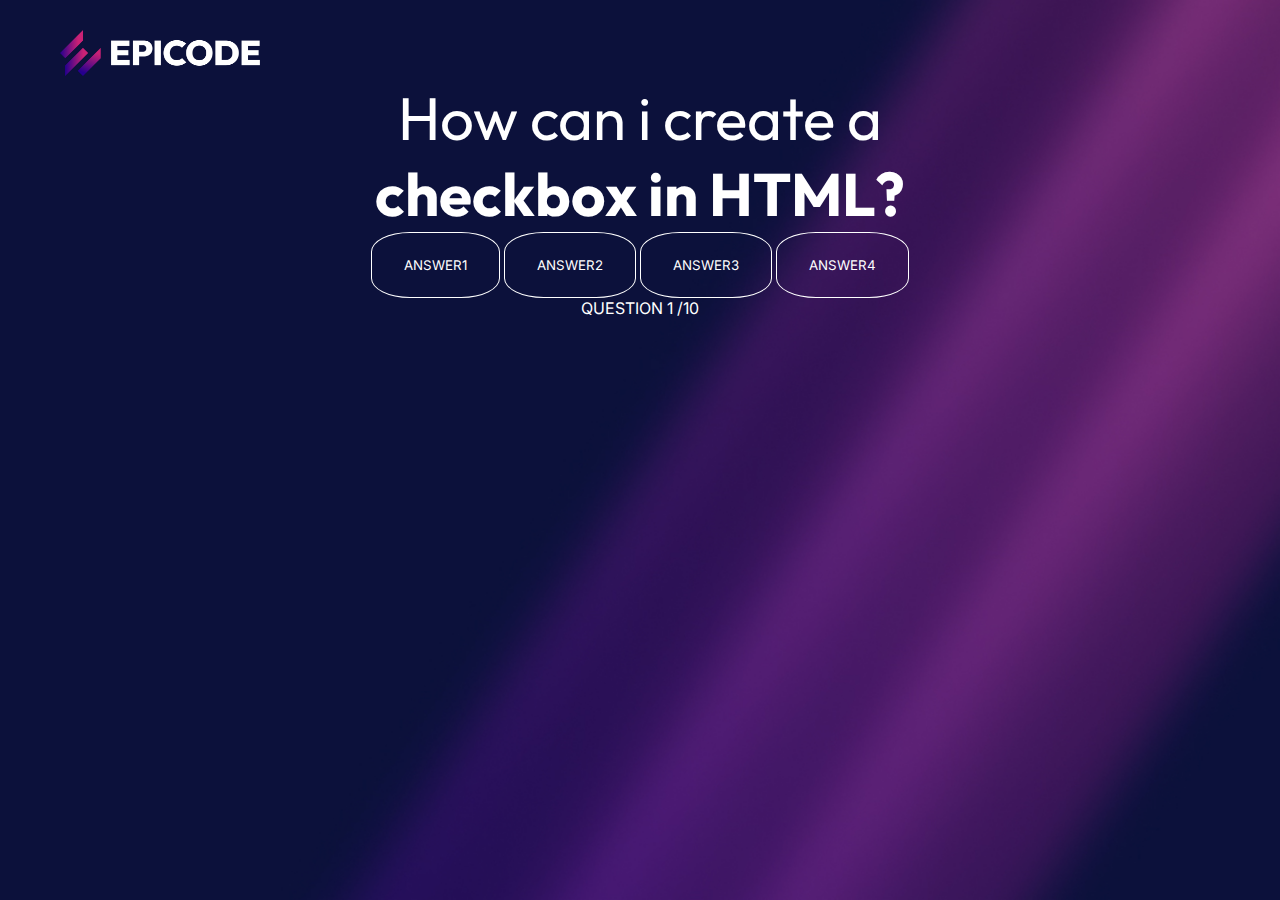
==== benchmark.html @ 446e195b "benchmark first commit" ====
<!DOCTYPE html>
<html lang="en">
  <head>
    <meta charset="UTF-8" />
    <meta name="viewport" content="width=device-width, initial-scale=1.0" />
    <title>Document</title>
    <link rel="stylesheet" href="./assets/style.css" />
    <link rel="stylesheet" href="./assets/benchmark.css" />
  </head>
  <body>
    <header>
      <div>
        <img src="./assets/epicode_logo.png" alt="logo Epicode" />
      </div>
      <div></div>
    </header>
    <main>
      <div>
        <h1>How can i create a <br /><span>checkbox in HTML?</span></h1>
      </div>
      <div>
        <button>Answer1</button>
        <button>Answer2</button>
        <button>Answer3</button>
        <button>Answer4</button>
      </div>
      <div>QUESTION 1 <span>/10</span></div>
    </main>
  </body>
</html>
---- assets/style.css ----
@import url("https://fonts.googleapis.com/css2?family=Outfit:wght@100..900&display=swap");
@import url("https://fonts.googleapis.com/css2?family=Inter:ital,opsz,wght@0,14..32,100..900;1,14..32,100..900&family=Outfit:wght@100..900&display=swap");
* {
  margin: 0;
  padding: 0;
  box-sizing: border-box;
}

body {
  width: 100vw;
  height: 100vh;
  background-image: url(./bg.jpg);
  background-repeat: no-repeat;
  background-size: cover;
  padding: 30px 60px;
  color: white;
  font-family: "Inter", sans-serif;
  font-size: 16px;
}

h1 {
  font-family: "Outfit", sans-serif;
  font-size: 60px;
  font-weight: 400;
}

body div img {
  width: 200px;
}

.violet {
  color: #900080;
}

.light-violet {
  color: #d20094;
}

.light-blue {
  color: #00ffff;
}

button {
  font-family: inherit;
  text-transform: uppercase;
  padding-inline: 32px;
  padding-block: 24px;
  border: 1px solid transparent;
}
---- assets/benchmark.css ----
main {
  text-align: center;
}

h1 span {
  font-weight: 700;
}

button {
  font-family: inherit;
  background-color: transparent;
  color: white;
  border: 1px solid white;
  border-radius: 30%;
}
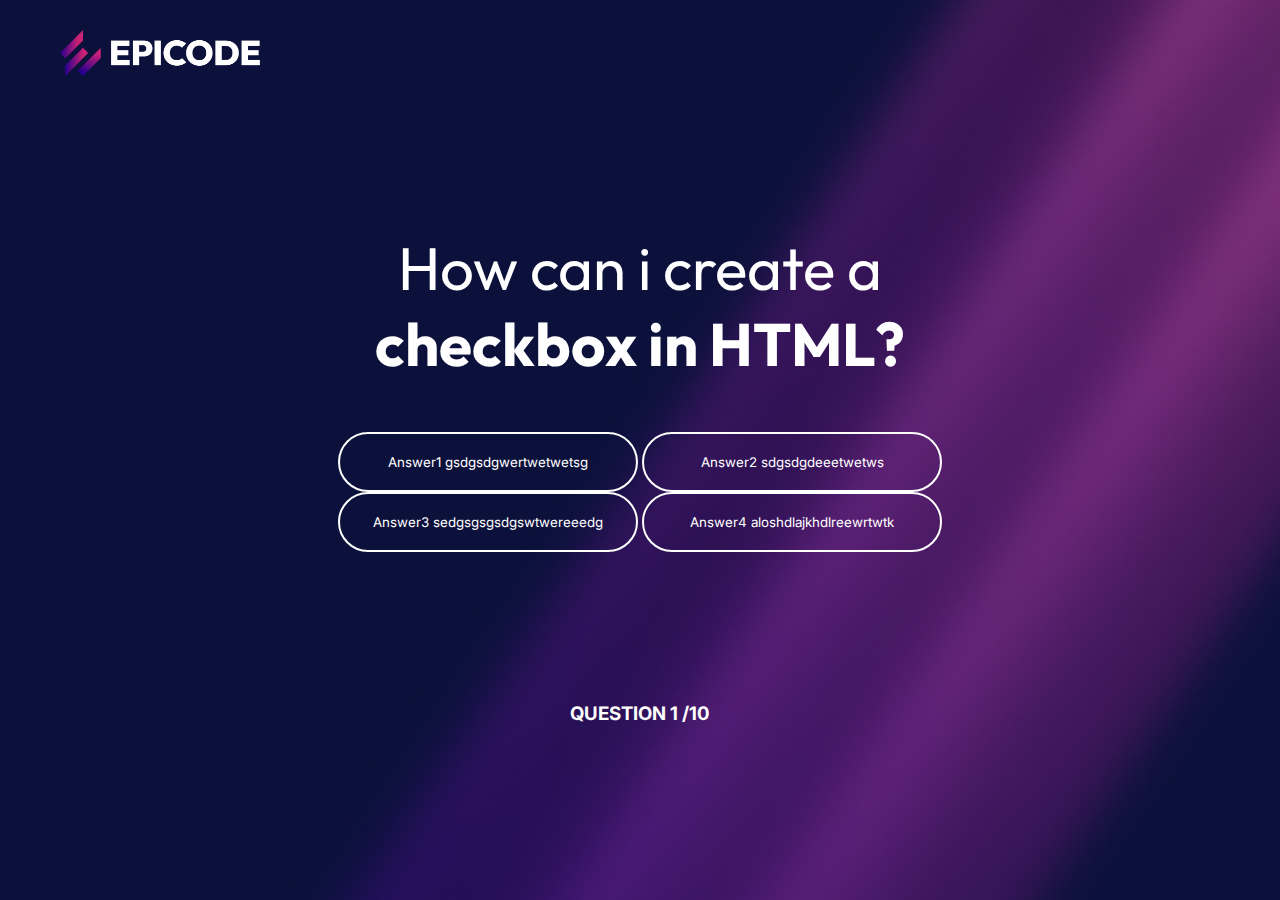
==== commit da0c7976: "Benchmark commit2" ====
--- a/benchmark.html
+++ b/benchmark.html
@@ -19,12 +19,20 @@
         <h1>How can i create a <br /><span>checkbox in HTML?</span></h1>
       </div>
       <div>
-        <button>Answer1</button>
-        <button>Answer2</button>
-        <button>Answer3</button>
-        <button>Answer4</button>
+        <div>
+          <button>Answer1 gsdgsdgwertwetwetsg</button>
+
+          <button>Answer2 sdgsdgdeeetwetws</button>
+        </div>
+        <div>
+          <button>Answer3 sedgsgsgsdgswtwereeedg</button>
+
+          <button>Answer4 aloshdlajkhdlreewrtwtk</button>
+        </div>
       </div>
-      <div>QUESTION 1 <span>/10</span></div>
+      <div>
+        <h3>QUESTION 1 <span>/10</span></h3>
+      </div>
     </main>
   </body>
 </html>
--- a/assets/style.css
+++ b/assets/style.css
@@ -42,8 +42,5 @@
 
 button {
   font-family: inherit;
-  text-transform: uppercase;
-  padding-inline: 32px;
-  padding-block: 24px;
   border: 1px solid transparent;
 }
--- a/assets/benchmark.css
+++ b/assets/benchmark.css
@@ -1,15 +1,28 @@
 main {
   text-align: center;
+}
+
+main > div:nth-child(1) {
+  padding-top: 150px;
+  padding-bottom: 50px;
 }
 
 h1 span {
   font-weight: 700;
 }
 
+div div {
+}
+
+main > div:nth-child(2) {
+  padding-bottom: 150px;
+}
+
 button {
-  font-family: inherit;
   background-color: transparent;
   color: white;
-  border: 1px solid white;
-  border-radius: 30%;
+  border: 2px solid white;
+  border-radius: 35px;
+  padding: 20px;
+  width: 300px;
 }
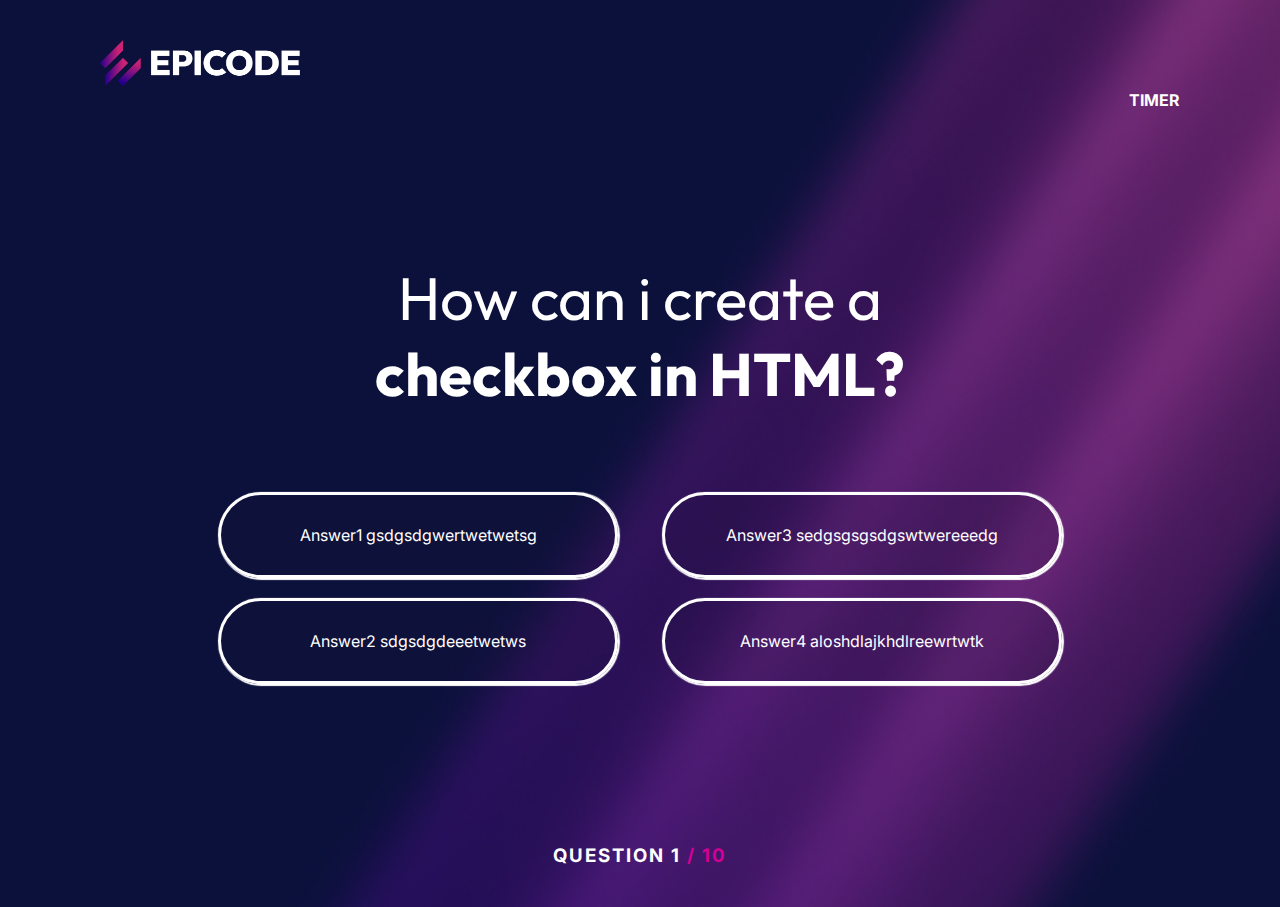
==== commit 6f2eec93: "benchmark commit 3" ====
--- a/benchmark.html
+++ b/benchmark.html
@@ -12,26 +12,34 @@
       <div>
         <img src="./assets/epicode_logo.png" alt="logo Epicode" />
       </div>
-      <div></div>
+      <div>
+        <h4>TIMER</h4>
+      </div>
     </header>
     <main>
       <div>
         <h1>How can i create a <br /><span>checkbox in HTML?</span></h1>
       </div>
-      <div>
+      <section>
         <div>
-          <button>Answer1 gsdgsdgwertwetwetsg</button>
-
-          <button>Answer2 sdgsdgdeeetwetws</button>
+          <div>
+            <button>Answer1 gsdgsdgwertwetwetsg</button>
+          </div>
+          <div>
+            <button>Answer2 sdgsdgdeeetwetws</button>
+          </div>
         </div>
         <div>
-          <button>Answer3 sedgsgsgsdgswtwereeedg</button>
-
-          <button>Answer4 aloshdlajkhdlreewrtwtk</button>
+          <div>
+            <button>Answer3 sedgsgsgsdgswtwereeedg</button>
+          </div>
+          <div>
+            <button>Answer4 aloshdlajkhdlreewrtwtk</button>
+          </div>
         </div>
-      </div>
+      </section>
       <div>
-        <h3>QUESTION 1 <span>/10</span></h3>
+        <h3>QUESTION 1 <span class="light-violet">/ 10</span></h3>
       </div>
     </main>
   </body>
--- a/assets/style.css
+++ b/assets/style.css
@@ -7,12 +7,10 @@
 }
 
 body {
-  width: 100vw;
-  height: 100vh;
   background-image: url(./bg.jpg);
   background-repeat: no-repeat;
   background-size: cover;
-  padding: 30px 60px;
+  padding: 40px 100px;
   color: white;
   font-family: "Inter", sans-serif;
   font-size: 16px;
--- a/assets/benchmark.css
+++ b/assets/benchmark.css
@@ -7,22 +7,44 @@
   padding-bottom: 50px;
 }
 
+header > div {
+  display: inline;
+}
+
+header > div + div {
+  text-align: right;
+}
+
 h1 span {
   font-weight: 700;
 }
 
-div div {
+section {
+  padding-top: 20px;
 }
 
-main > div:nth-child(2) {
-  padding-bottom: 150px;
+section > div {
+  display: inline-block;
+}
+
+section > div > div {
+  padding-inline: 20px;
+  padding-block: 10px;
 }
 
 button {
-  background-color: transparent;
+  font-size: inherit;
+  font-family: inherit;
+  background-color: #1d0f352b;
   color: white;
-  border: 2px solid white;
-  border-radius: 35px;
-  padding: 20px;
-  width: 300px;
+  border: 3px solid white;
+  border-radius: 50px;
+  box-shadow: 1px 1px 1px 1px;
+  padding: 30px;
+  width: 400px;
 }
+
+section + div {
+  padding-top: 150px;
+  letter-spacing: 2px;
+}
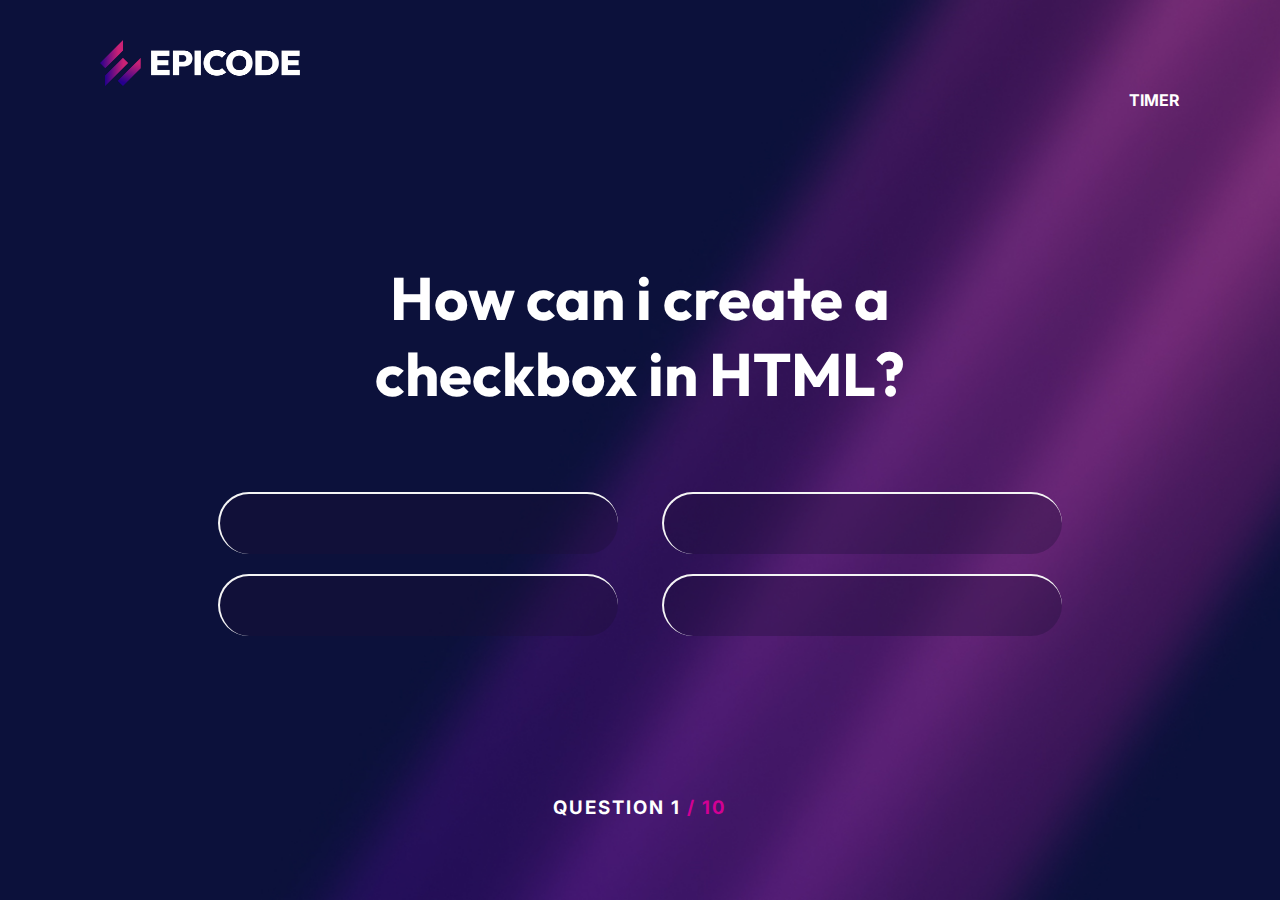
==== commit 1d351b82: "benchmark commit 4" ====
--- a/benchmark.html
+++ b/benchmark.html
@@ -23,18 +23,18 @@
       <section>
         <div>
           <div>
-            <button>Answer1 gsdgsdgwertwetwetsg</button>
+            <button></button>
           </div>
           <div>
-            <button>Answer2 sdgsdgdeeetwetws</button>
+            <button></button>
           </div>
         </div>
         <div>
           <div>
-            <button>Answer3 sedgsgsgsdgswtwereeedg</button>
+            <button></button>
           </div>
           <div>
-            <button>Answer4 aloshdlajkhdlreewrtwtk</button>
+            <button></button>
           </div>
         </div>
       </section>
--- a/assets/style.css
+++ b/assets/style.css
@@ -10,16 +10,18 @@
   background-image: url(./bg.jpg);
   background-repeat: no-repeat;
   background-size: cover;
+  background-position: center;
+  background-attachment: fixed;
   padding: 40px 100px;
   color: white;
   font-family: "Inter", sans-serif;
+  font-weight: 400;
   font-size: 16px;
 }
 
 h1 {
   font-family: "Outfit", sans-serif;
   font-size: 60px;
-  font-weight: 400;
 }
 
 body div img {
@@ -35,7 +37,7 @@
 }
 
 .light-blue {
-  color: #00ffff;
+  background-color: #00ffff;
 }
 
 button {
--- a/assets/benchmark.css
+++ b/assets/benchmark.css
@@ -35,11 +35,14 @@
 button {
   font-size: inherit;
   font-family: inherit;
-  background-color: #1d0f352b;
+  background-color: #1d0f3552;
   color: white;
-  border: 3px solid white;
+  border-top: 2px outset whitesmoke;
+  border-left: 2px outset whitesmoke;
+  border-right: 0px transparent;
+  border-bottom: 0px transparent;
   border-radius: 50px;
-  box-shadow: 1px 1px 1px 1px;
+  box-shadow: inset 0px 0px 200px -150px;
   padding: 30px;
   width: 400px;
 }
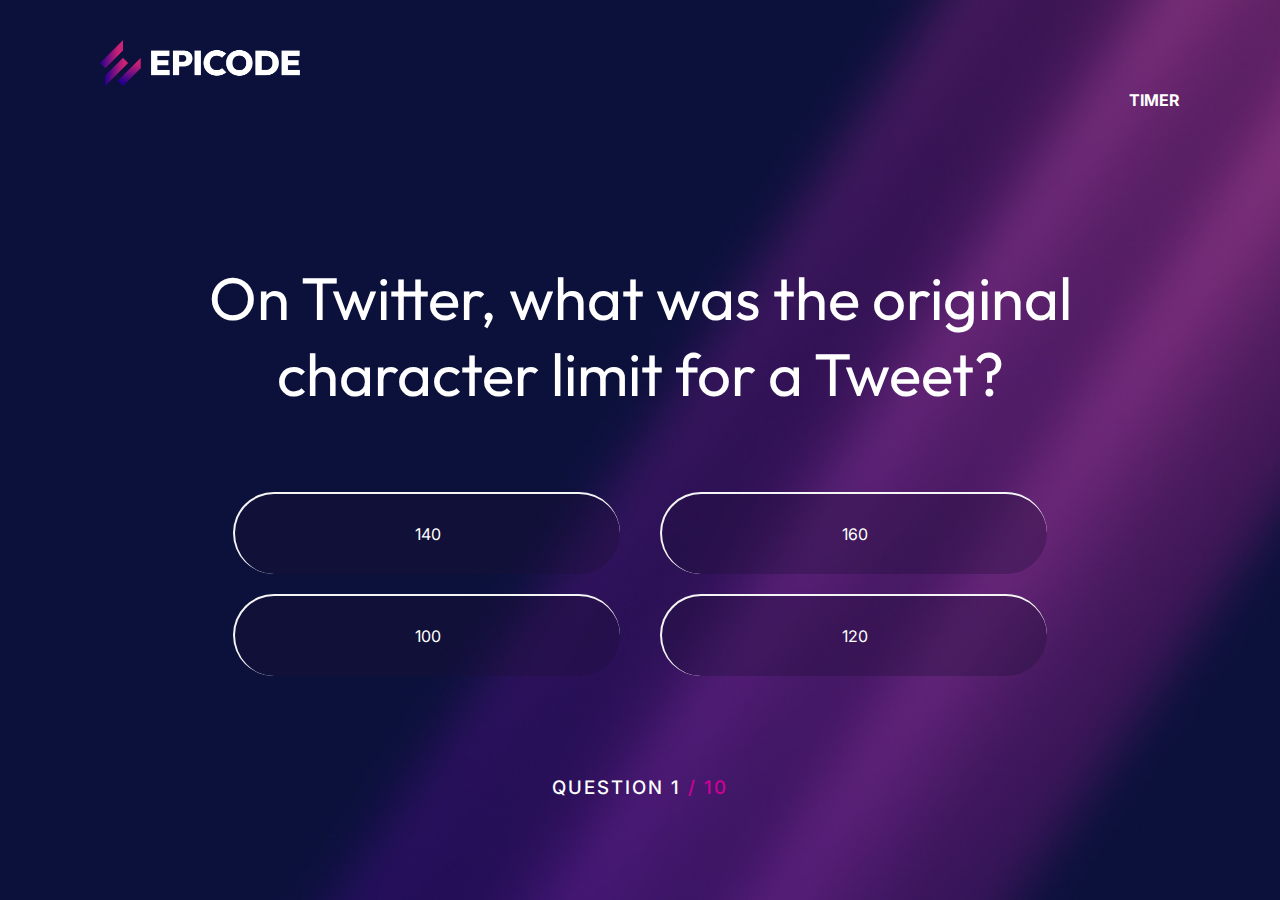
==== commit d5f29047: "benchmark commit 5" ====
--- a/benchmark.html
+++ b/benchmark.html
@@ -18,29 +18,15 @@
     </header>
     <main>
       <div>
-        <h1>How can i create a <br /><span>checkbox in HTML?</span></h1>
+        <h1 id="question"><br /><span></span></h1>
       </div>
       <section>
-        <div>
-          <div>
-            <button></button>
-          </div>
-          <div>
-            <button></button>
-          </div>
-        </div>
-        <div>
-          <div>
-            <button></button>
-          </div>
-          <div>
-            <button></button>
-          </div>
-        </div>
+        <div></div>
       </section>
       <div>
-        <h3>QUESTION 1 <span class="light-violet">/ 10</span></h3>
+        <h3 id="footer"></h3>
       </div>
     </main>
+    <script src="./JavaScript/benchmark.js"></script>
   </body>
 </html>
--- a/assets/style.css
+++ b/assets/style.css
@@ -15,13 +15,13 @@
   padding: 40px 100px;
   color: white;
   font-family: "Inter", sans-serif;
-  font-weight: 400;
   font-size: 16px;
 }
 
 h1 {
   font-family: "Outfit", sans-serif;
   font-size: 60px;
+  font-weight: 400;
 }
 
 body div img {
--- a/assets/benchmark.css
+++ b/assets/benchmark.css
@@ -20,19 +20,19 @@
 }
 
 section {
-  padding-top: 20px;
+  padding-top: 10px;
 }
 
 section > div {
-  display: inline-block;
-}
-
-section > div > div {
   padding-inline: 20px;
   padding-block: 10px;
+  width: 900px;
+  margin: 0 auto;
 }
 
 button {
+  margin-inline: 20px;
+  margin-block: 10px;
   font-size: inherit;
   font-family: inherit;
   background-color: #1d0f3552;
@@ -44,10 +44,17 @@
   border-radius: 50px;
   box-shadow: inset 0px 0px 200px -150px;
   padding: 30px;
-  width: 400px;
+  width: 45%;
 }
 
-section + div {
-  padding-top: 150px;
+.buttonHover:hover {
+  background-color: #d20094;
+  cursor: pointer;
+}
+
+#footer {
+  padding-top: 80px;
   letter-spacing: 2px;
+  font-family: inherit;
+  font-weight: 500;
 }
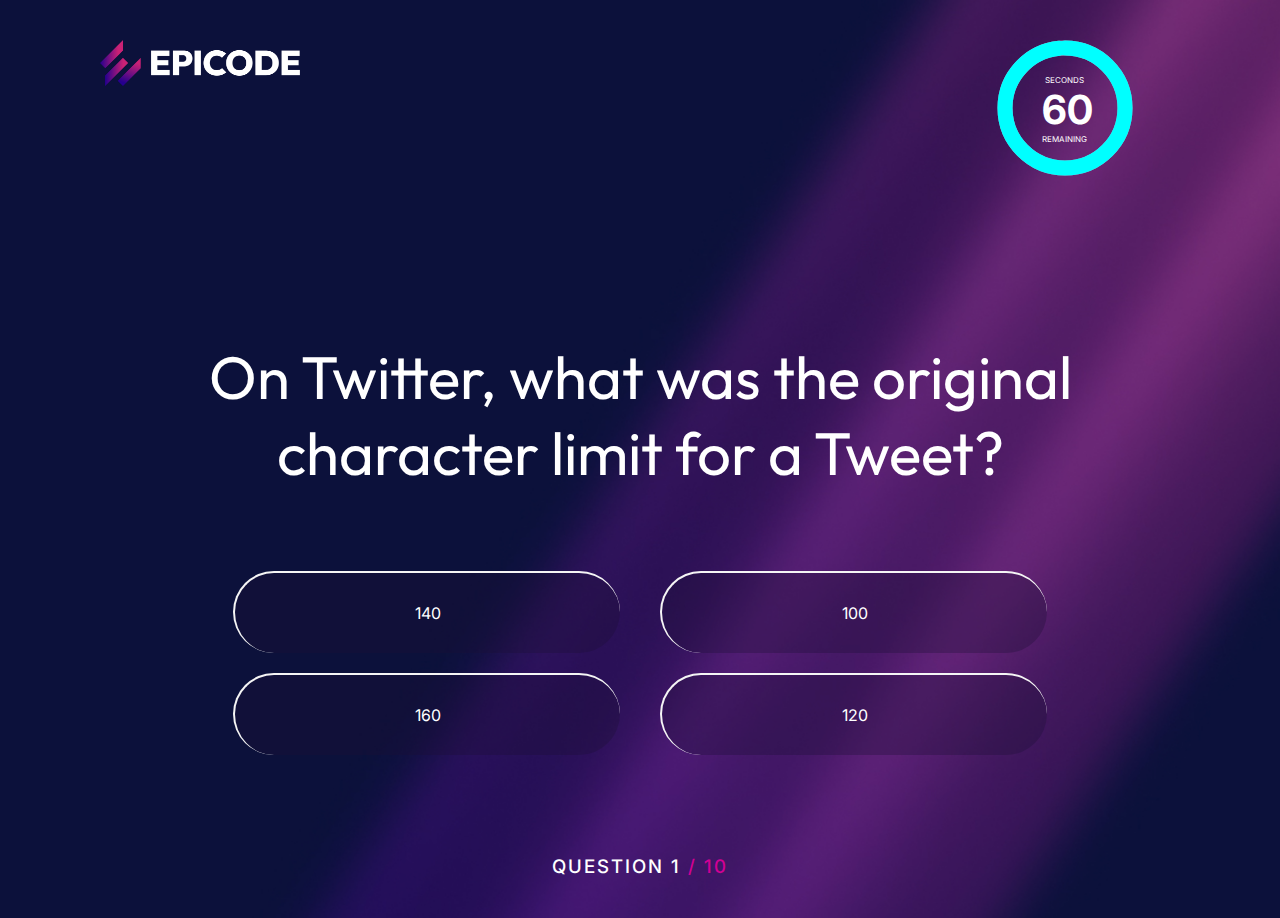
==== commit bb0f6e34: "benchmark final commit" ====
--- a/benchmark.html
+++ b/benchmark.html
@@ -12,8 +12,18 @@
       <div>
         <img src="./assets/epicode_logo.png" alt="logo Epicode" />
       </div>
-      <div>
-        <h4>TIMER</h4>
+      <div class="timer">
+        <div class="svg-container">
+          <svg class="circle-svg" width="200" height="200">
+            <circle class="bg-circle" cx="70" cy="70" r="60"></circle>
+            <circle class="progress-circle" cx="70" cy="70" r="60"></circle>
+          </svg>
+          <div class="time">
+            <p>SECONDS</p>
+            <span id="seconds">0</span>
+            <p>REMAINING</p>
+          </div>
+        </div>
       </div>
     </header>
     <main>
--- a/assets/benchmark.css
+++ b/assets/benchmark.css
@@ -1,18 +1,18 @@
 main {
   text-align: center;
+}
+
+header > div:nth-child(1) {
+  display: inline-block;
+}
+
+header > div + div {
+  text-align: right;
 }
 
 main > div:nth-child(1) {
   padding-top: 150px;
   padding-bottom: 50px;
-}
-
-header > div {
-  display: inline;
-}
-
-header > div + div {
-  text-align: right;
 }
 
 h1 span {
@@ -58,3 +58,62 @@
   font-family: inherit;
   font-weight: 500;
 }
+
+.green {
+  background-color: green;
+}
+
+.red {
+  background-color: red;
+}
+
+.svg-container {
+  position: relative;
+  width: 100%;
+  height: 13vh;
+}
+
+.timer {
+  width: 100%;
+  height: 11vh;
+}
+
+.circle-svg {
+  position: absolute;
+  bottom: 29px;
+  right: -15px;
+  transform: rotate(-90deg);
+}
+
+.bg-circle {
+  fill: none;
+  stroke: #b89ebe;
+  stroke-width: 15;
+}
+
+.progress-circle {
+  fill: none;
+  stroke: #00ffff;
+  stroke-width: 15;
+  stroke-linecap: round;
+  stroke-dasharray: 440;
+  stroke-dashoffset: 440;
+  transition: stroke-dashoffset 1s linear;
+}
+
+.time {
+  position: absolute;
+  top: 19px;
+  right: 72px;
+  transform: translate(-50%, -50%);
+  color: white;
+  text-align: center;
+  font-size: 8px;
+  width: 44px;
+}
+
+#seconds {
+  font-size: 40px;
+  font-weight: bold;
+  font-family: inherit;
+}
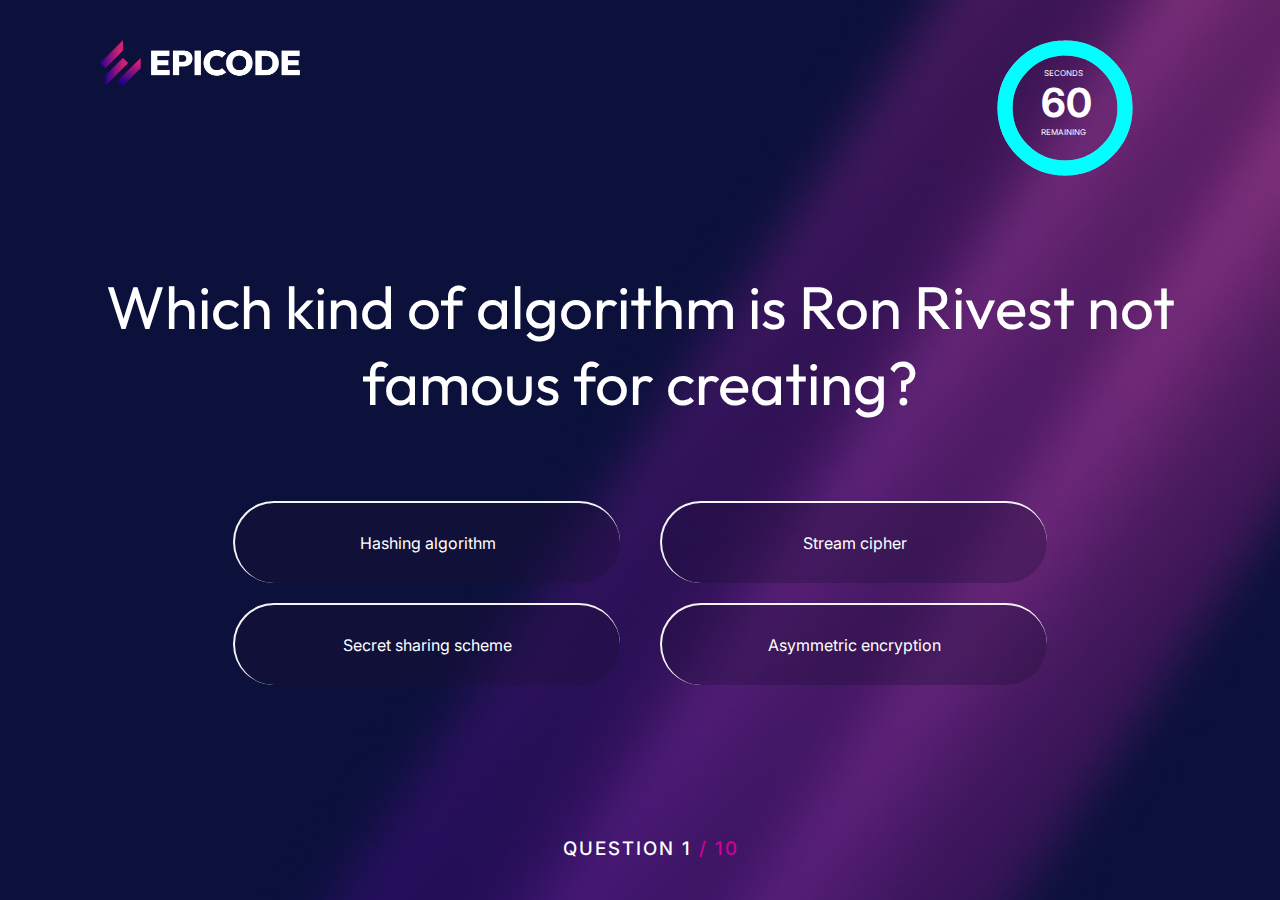
==== commit d6a9247e: "style correction 1" ====
--- a/benchmark.html
+++ b/benchmark.html
@@ -1,42 +1,42 @@
 <!DOCTYPE html>
 <html lang="en">
-  <head>
-    <meta charset="UTF-8" />
-    <meta name="viewport" content="width=device-width, initial-scale=1.0" />
-    <title>Document</title>
-    <link rel="stylesheet" href="./assets/style.css" />
-    <link rel="stylesheet" href="./assets/benchmark.css" />
-  </head>
-  <body>
-    <header>
-      <div>
-        <img src="./assets/epicode_logo.png" alt="logo Epicode" />
-      </div>
-      <div class="timer">
-        <div class="svg-container">
-          <svg class="circle-svg" width="200" height="200">
-            <circle class="bg-circle" cx="70" cy="70" r="60"></circle>
-            <circle class="progress-circle" cx="70" cy="70" r="60"></circle>
-          </svg>
-          <div class="time">
-            <p>SECONDS</p>
-            <span id="seconds">0</span>
-            <p>REMAINING</p>
-          </div>
+    <head>
+        <meta charset="UTF-8" />
+        <meta name="viewport" content="width=device-width, initial-scale=1.0" />
+        <title>Document</title>
+        <link rel="stylesheet" href="./assets/style.css" />
+        <link rel="stylesheet" href="./assets/benchmark.css" />
+    </head>
+    <body>
+        <header>
+            <div>
+                <img src="./assets/epicode_logo.png" alt="logo Epicode" />
+            </div>
+            <div class="timer">
+                <div class="svg-container">
+                    <svg class="circle-svg" width="200" height="200">
+                        <circle class="bg-circle" cx="70" cy="70" r="60"></circle>
+                        <circle class="progress-circle" cx="70" cy="70" r="60"></circle>
+                    </svg>
+                    <div class="time">
+                        <p>SECONDS</p>
+                        <span id="seconds">0</span>
+                        <p>REMAINING</p>
+                    </div>
+                </div>
+            </div>
+        </header>
+        <main>
+            <div>
+                <h1 id="question"><br /><span></span></h1>
+            </div>
+            <section>
+                <div></div>
+            </section>
+        </main>
+        <div class="footerContainer">
+            <h3 id="footer"></h3>
         </div>
-      </div>
-    </header>
-    <main>
-      <div>
-        <h1 id="question"><br /><span></span></h1>
-      </div>
-      <section>
-        <div></div>
-      </section>
-      <div>
-        <h3 id="footer"></h3>
-      </div>
-    </main>
-    <script src="./JavaScript/benchmark.js"></script>
-  </body>
+        <script src="./JavaScript/benchmark.js"></script>
+    </body>
 </html>
--- a/assets/benchmark.css
+++ b/assets/benchmark.css
@@ -1,3 +1,7 @@
+body{
+  height: 100vh;
+  position:relative;
+}
 main {
   text-align: center;
 }
@@ -11,7 +15,7 @@
 }
 
 main > div:nth-child(1) {
-  padding-top: 150px;
+  padding-top: 80px;
   padding-bottom: 50px;
 }
 
@@ -103,8 +107,8 @@
 
 .time {
   position: absolute;
-  top: 19px;
-  right: 72px;
+  top: 12px;
+  right: 73px;
   transform: translate(-50%, -50%);
   color: white;
   text-align: center;
@@ -117,3 +121,9 @@
   font-weight: bold;
   font-family: inherit;
 }
+.footerContainer{
+  text-align: center;
+  position: absolute;
+  bottom: 40px;
+  left:44%;
+}